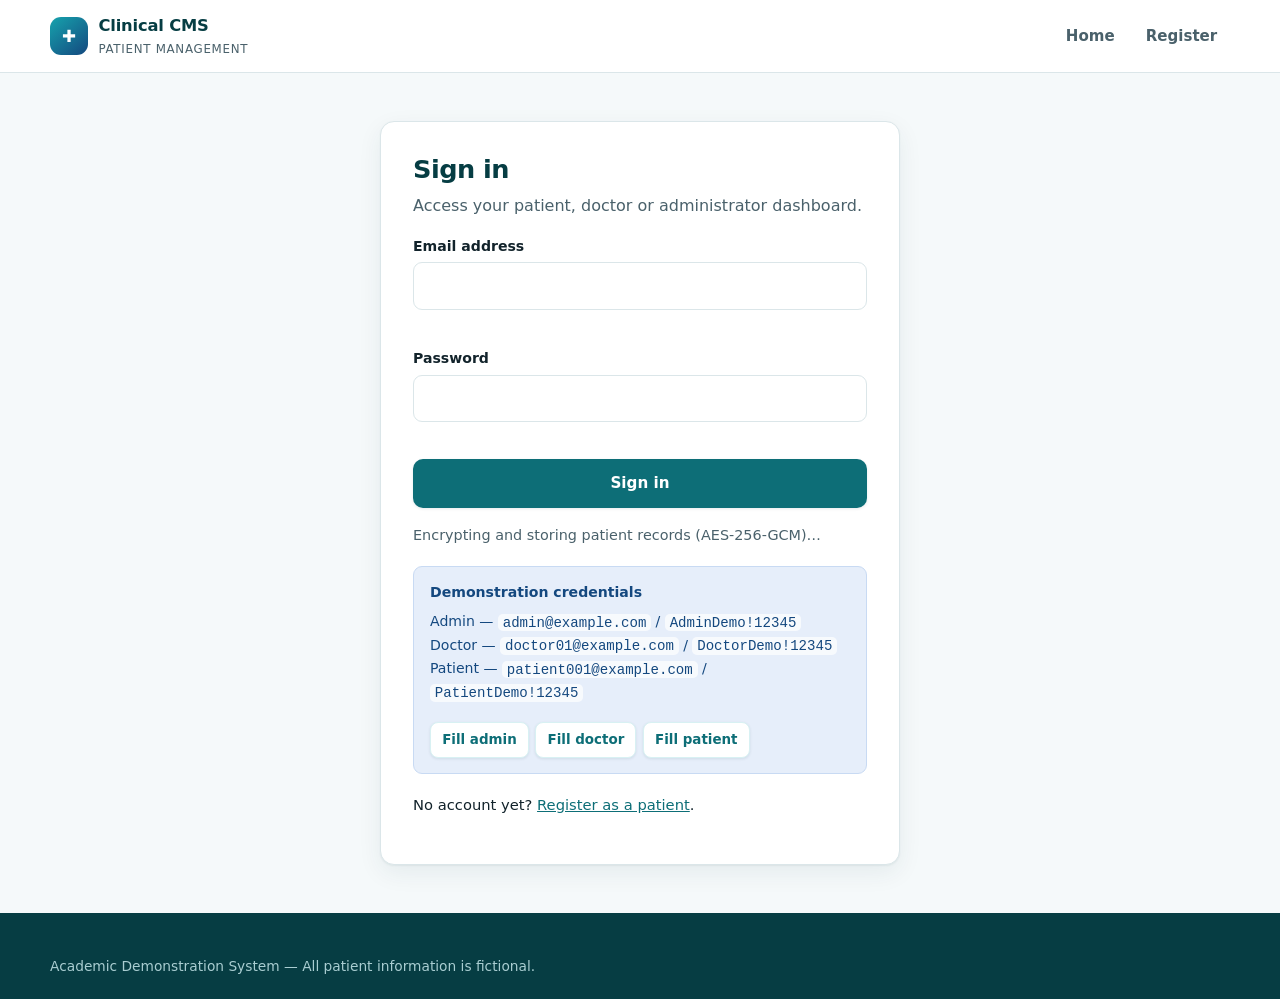
==== app/clinic-website/login.html @ bd40eee4 "Add final clinic website and status notes Co-Authored-By: Claude Opus 5.5 (1M context) <noreply@anth" ====
<!DOCTYPE html>
<html lang="en">
<head>
  <meta charset="utf-8" />
  <meta name="viewport" content="width=device-width, initial-scale=1" />
  <title>Sign in — Clinical Patient Management System</title>
  <meta name="description" content="Sign in to the clinical patient management demonstration portal as a patient, doctor or administrator." />
  <link rel="stylesheet" href="./css/style.css" />
  <link rel="stylesheet" href="./css/dashboard.css" />
  <link rel="stylesheet" href="./css/responsive.css" />
</head>
<body style="display:flex;flex-direction:column;min-height:100vh">
  <a class="skip-link" href="#main">Skip to main content</a>
  <header class="site-header">
    <div class="container">
      <a class="brand" href="index.html">
        <span class="brand-mark" aria-hidden="true">✚</span>
        <span class="brand-name">Clinical CMS<span class="brand-sub">Patient Management</span></span>
      </a>
      <nav class="main-nav" aria-label="Main navigation">
        <a href="index.html">Home</a>
        <a href="register.html">Register</a>
      </nav>
    </div>
  </header>

  <main id="main" class="container auth-wrap">
    <div class="auth-card">
      <h1 style="font-size:1.6rem">Sign in</h1>
      <p style="color:var(--ink-soft)">Access your patient, doctor or administrator dashboard.</p>

      <form id="login-form" class="form-grid" novalidate>
        <div class="field">
          <label for="email">Email address</label>
          <input id="email" name="email" type="email" autocomplete="username" required />
          <span class="error" role="alert"></span>
        </div>
        <div class="field">
          <label for="password">Password</label>
          <input id="password" name="password" type="password" autocomplete="current-password" required />
          <span class="error" role="alert"></span>
        </div>
        <button class="btn btn-primary btn-block" type="submit" id="submit">Sign in</button>
        <p id="form-status" style="margin:0;font-size:.9rem;color:var(--ink-soft)"></p>
      </form>

      <div class="demo-credentials">
        <strong>Demonstration credentials</strong>
        <div style="margin-top:.4rem">Admin — <code>admin@example.com</code> / <code>AdminDemo!12345</code></div>
        <div>Doctor — <code>doctor01@example.com</code> / <code>DoctorDemo!12345</code></div>
        <div>Patient — <code>patient001@example.com</code> / <code>PatientDemo!12345</code></div>
        <div style="display:flex;gap:.4rem;flex-wrap:wrap;margin-top:.6rem">
          <button class="btn btn-sm btn-secondary" type="button" data-fill="admin">Fill admin</button>
          <button class="btn btn-sm btn-secondary" type="button" data-fill="doctor">Fill doctor</button>
          <button class="btn btn-sm btn-secondary" type="button" data-fill="patient">Fill patient</button>
        </div>
      </div>

      <p style="margin-top:1.2rem;font-size:.92rem">No account yet? <a href="register.html">Register as a patient</a>.</p>
    </div>
  </main>

  <footer class="site-footer">
    <div class="container">
      <p class="disclaimer" style="margin:0;border:0;padding:0">Academic Demonstration System — All patient information is fictional.</p>
    </div>
  </footer>

  <div id="toast-region" role="status" aria-live="polite"></div>

  <script src="./js/security.js"></script>
  <script src="./js/database.js"></script>
  <script src="./js/encryption.js"></script>
  <script src="./js/validation.js"></script>
  <script src="./js/auth.js"></script>
  <script src="./js/seed.js"></script>
  <script src="./js/data.js"></script>
  <script src="./js/app.js"></script>
  <script>
    (async function initLogin() {
      CMS.flushFlash();
      const status = document.getElementById("form-status");
      const submit = document.getElementById("submit");
      const DEMO = {
        admin: ["admin@example.com", "AdminDemo!12345"],
        doctor: ["doctor01@example.com", "DoctorDemo!12345"],
        patient: ["patient001@example.com", "PatientDemo!12345"],
      };

      // Pre-fill from the landing page role buttons.
      const role = new URLSearchParams(location.search).get("role");
      if (DEMO[role]) document.getElementById("email").value = DEMO[role][0];

      document.querySelectorAll("[data-fill]").forEach((button) => {
        button.addEventListener("click", () => {
          const [email, password] = DEMO[button.dataset.fill];
          document.getElementById("email").value = email;
          document.getElementById("password").value = password;
        });
      });

      status.textContent = "Preparing the demonstration database…";
      submit.disabled = true;
      try {
        await CMS_Seed.ensureReady((message) => { status.textContent = message; });
        status.textContent = "";
      } catch (error) {
        console.error(error);
        status.textContent = "The local database could not be prepared. Please refresh the page.";
      }
      submit.disabled = false;

      document.getElementById("login-form").addEventListener("submit", async (event) => {
        event.preventDefault();
        const email = document.getElementById("email").value;
        const password = document.getElementById("password").value;

        const valid = CMS_Validate.apply({
          email: CMS_Validate.email(email),
          password: CMS_Validate.required(password, "Password"),
        });
        if (!valid) { CMS.toast("Please correct the highlighted fields.", "error"); return; }

        submit.disabled = true;
        status.textContent = "Verifying credentials…";
        try {
          const result = await CMS_Auth.login(email, password);
          if (!result.ok) {
            status.textContent = "";
            CMS.toast(result.message, "error");
            submit.disabled = false;
            return;
          }
          CMS.toast("Signed in successfully.", "success");
          window.location.href = result.redirect;
        } catch (error) {
          console.error(error);
          status.textContent = "";
          submit.disabled = false;
          CMS.toast("Something went wrong. Please try again.", "error");
        }
      });
    })();
  </script>
</body>
</html>
---- app/clinic-website/css/style.css ----
/* =========================================================
   Clinical Patient Management System — core stylesheet
   Academic demonstration project (HTML5 / CSS3 / Vanilla JS)
   ========================================================= */

:root {
  --teal-900: #063d43;
  --teal-700: #0d6e77;
  --teal-600: #11868f;
  --teal-500: #16a3ad;
  --teal-100: #d8f1f3;
  --teal-50:  #eefafb;
  --blue-700: #14487f;
  --blue-500: #2b6cb0;
  --ink:      #12232b;
  --ink-soft: #4a616b;
  --line:     #dbe6e9;
  --bg:       #f5f9fa;
  --white:    #ffffff;
  --ok:       #1a7f4b;
  --ok-bg:    #e3f6ec;
  --warn:     #9a6400;
  --warn-bg:  #fdf1d8;
  --danger:   #b3261e;
  --danger-bg:#fdeceb;
  --info:     #14487f;
  --info-bg:  #e6eefa;
  --radius:   14px;
  --radius-sm: 9px;
  --shadow:   0 1px 2px rgba(6, 61, 67, .06), 0 8px 24px rgba(6, 61, 67, .07);
  --shadow-sm:0 1px 3px rgba(6, 61, 67, .10);
  --font: "Segoe UI", system-ui, -apple-system, "Helvetica Neue", Arial, sans-serif;
}

* { box-sizing: border-box; }

html { scroll-behavior: smooth; }

body {
  margin: 0;
  font-family: var(--font);
  color: var(--ink);
  background: var(--bg);
  line-height: 1.6;
  -webkit-font-smoothing: antialiased;
}

h1, h2, h3, h4 { line-height: 1.22; margin: 0 0 .5rem; color: var(--teal-900); }
h1 { font-size: clamp(2rem, 4.2vw, 3.1rem); letter-spacing: -.02em; }
h2 { font-size: clamp(1.4rem, 2.6vw, 2rem); letter-spacing: -.01em; }
h3 { font-size: 1.15rem; }
p  { margin: 0 0 1rem; }
a  { color: var(--teal-700); }

.container { width: min(1180px, 100% - 2.5rem); margin-inline: auto; }

/* ---------- Skip link (accessibility) ---------- */
.skip-link {
  position: absolute; left: -9999px; top: 0; z-index: 999;
  background: var(--teal-900); color: #fff; padding: .7rem 1.1rem; border-radius: 0 0 8px 0;
}
.skip-link:focus { left: 0; }

:focus-visible { outline: 3px solid var(--teal-500); outline-offset: 2px; }

/* ---------- Site header ---------- */
.site-header {
  position: sticky; top: 0; z-index: 50;
  background: rgba(255, 255, 255, .94);
  backdrop-filter: blur(8px);
  border-bottom: 1px solid var(--line);
}
.site-header .container {
  display: flex; align-items: center; justify-content: space-between; gap: 1rem;
  min-height: 72px;
}
.brand { display: flex; align-items: center; gap: .65rem; text-decoration: none; color: var(--teal-900); }
.brand-mark {
  width: 38px; height: 38px; border-radius: 11px; flex: none;
  background: linear-gradient(140deg, var(--teal-500), var(--blue-700));
  display: grid; place-items: center; color: #fff; font-weight: 700; font-size: 1.05rem;
}
.brand-name { font-weight: 700; font-size: 1.02rem; letter-spacing: -.01em; }
.brand-sub { display: block; font-weight: 400; font-size: .74rem; color: var(--ink-soft); letter-spacing: .06em; text-transform: uppercase; }

.main-nav { display: flex; align-items: center; gap: .35rem; }
.main-nav a {
  padding: .5rem .8rem; border-radius: 8px; text-decoration: none;
  color: var(--ink-soft); font-weight: 600; font-size: .94rem;
}
.main-nav a:hover { background: var(--teal-50); color: var(--teal-700); }
.nav-toggle {
  display: none; background: none; border: 1px solid var(--line);
  border-radius: 9px; padding: .45rem .7rem; font-size: 1.1rem; cursor: pointer;
}

/* ---------- Buttons ---------- */
.btn {
  display: inline-flex; align-items: center; justify-content: center; gap: .45rem;
  padding: .7rem 1.25rem; border-radius: 10px; border: 1px solid transparent;
  font: inherit; font-weight: 600; font-size: .95rem; cursor: pointer;
  text-decoration: none; transition: transform .12s ease, background .15s ease, box-shadow .15s ease;
}
.btn:active { transform: translateY(1px); }
.btn-primary { background: var(--teal-700); color: #fff; box-shadow: var(--shadow-sm); }
.btn-primary:hover { background: var(--teal-600); }
.btn-secondary { background: var(--white); color: var(--teal-700); border-color: var(--teal-100); box-shadow: var(--shadow-sm); }
.btn-secondary:hover { background: var(--teal-50); }
.btn-ghost { background: transparent; color: var(--ink-soft); border-color: var(--line); }
.btn-ghost:hover { background: var(--white); color: var(--teal-700); }
.btn-danger { background: var(--danger); color: #fff; }
.btn-danger:hover { background: #8f1d17; }
.btn-sm { padding: .4rem .7rem; font-size: .84rem; border-radius: 8px; }
.btn-block { width: 100%; }

/* ---------- Hero ---------- */
.hero {
  background:
    radial-gradient(900px 420px at 88% -12%, var(--teal-100), transparent 62%),
    linear-gradient(180deg, #ffffff, var(--bg));
  padding: clamp(3rem, 7vw, 5.5rem) 0 clamp(2.5rem, 5vw, 4rem);
  border-bottom: 1px solid var(--line);
}
.hero-grid { display: grid; grid-template-columns: 1.15fr .85fr; gap: 3rem; align-items: center; }
.eyebrow {
  display: inline-flex; align-items: center; gap: .5rem;
  background: var(--white); border: 1px solid var(--teal-100); color: var(--teal-700);
  padding: .32rem .8rem; border-radius: 999px; font-size: .78rem; font-weight: 700;
  letter-spacing: .07em; text-transform: uppercase; margin-bottom: 1.1rem;
}
.hero p.lead { font-size: 1.12rem; color: var(--ink-soft); max-width: 46ch; }
.hero-actions { display: flex; flex-wrap: wrap; gap: .7rem; margin-top: 1.8rem; }

.hero-panel {
  background: var(--white); border: 1px solid var(--line); border-radius: var(--radius);
  box-shadow: var(--shadow); padding: 1.4rem;
}
.hero-panel h3 { font-size: .8rem; letter-spacing: .09em; text-transform: uppercase; color: var(--ink-soft); }
.mini-stats { display: grid; grid-template-columns: 1fr 1fr; gap: .8rem; margin-top: .9rem; }
.mini-stat { background: var(--teal-50); border-radius: var(--radius-sm); padding: .85rem; }
.mini-stat strong { display: block; font-size: 1.5rem; color: var(--teal-900); }
.mini-stat span { font-size: .8rem; color: var(--ink-soft); }

/* ---------- Sections ---------- */
.section { padding: clamp(2.8rem, 6vw, 4.5rem) 0; }
.section-alt { background: var(--white); border-block: 1px solid var(--line); }
.section-head { max-width: 62ch; margin-bottom: 2rem; }
.section-head p { color: var(--ink-soft); }

.grid-3 { display: grid; grid-template-columns: repeat(3, 1fr); gap: 1.1rem; }
.grid-2 { display: grid; grid-template-columns: repeat(2, 1fr); gap: 1.1rem; }

.card {
  background: var(--white); border: 1px solid var(--line); border-radius: var(--radius);
  padding: 1.35rem; box-shadow: var(--shadow-sm);
}
.card h3 { margin-bottom: .35rem; }
.card p { color: var(--ink-soft); margin: 0; font-size: .95rem; }
.card-icon {
  width: 42px; height: 42px; border-radius: 12px; display: grid; place-items: center;
  background: var(--teal-50); color: var(--teal-700); font-size: 1rem; font-weight: 700; letter-spacing: .02em; margin-bottom: .85rem;
}

.check-list { list-style: none; padding: 0; margin: 0; display: grid; gap: .6rem; }
.check-list li { display: flex; gap: .6rem; align-items: flex-start; color: var(--ink-soft); }
.check-list li::before { content: "✓"; color: var(--ok); font-weight: 700; }

/* ---------- Footer ---------- */
.site-footer { background: var(--teal-900); color: #cfe6e8; padding: 2.6rem 0 1.6rem; margin-top: auto; }
.site-footer a { color: #9fdbe0; }
.footer-grid { display: grid; grid-template-columns: 1.6fr 1fr 1fr; gap: 2rem; }
.site-footer h4 { color: #fff; font-size: .82rem; letter-spacing: .09em; text-transform: uppercase; }
.site-footer ul { list-style: none; padding: 0; margin: 0; display: grid; gap: .4rem; font-size: .92rem; }
.disclaimer {
  margin-top: 2rem; padding-top: 1.1rem; border-top: 1px solid rgba(255, 255, 255, .15);
  font-size: .86rem; color: #a9cdd1;
}

/* ---------- Forms / auth ---------- */
.auth-wrap { display: grid; place-items: center; padding: 3rem 0; }
.auth-card {
  width: min(520px, 100%); background: var(--white); border: 1px solid var(--line);
  border-radius: var(--radius); box-shadow: var(--shadow); padding: 2rem;
}
.form-grid { display: grid; gap: 1rem; }
.form-grid.two { grid-template-columns: 1fr 1fr; }
.field { display: grid; gap: .32rem; }
.field label { font-weight: 600; font-size: .88rem; color: var(--ink); }
.field input, .field select, .field textarea {
  font: inherit; padding: .62rem .75rem; border: 1px solid var(--line);
  border-radius: var(--radius-sm); background: var(--white); color: var(--ink); width: 100%;
}
.field textarea { min-height: 96px; resize: vertical; }
.field input:focus, .field select:focus, .field textarea:focus { border-color: var(--teal-500); outline: none; box-shadow: 0 0 0 3px var(--teal-100); }
.field .hint { font-size: .8rem; color: var(--ink-soft); }
.field .error { font-size: .82rem; color: var(--danger); min-height: 1rem; }
.field.invalid input, .field.invalid select, .field.invalid textarea { border-color: var(--danger); }

.demo-credentials {
  background: var(--info-bg); border: 1px solid #c8daf3; border-radius: var(--radius-sm);
  padding: .9rem 1rem; font-size: .88rem; color: var(--info); margin-top: 1.2rem;
}
.demo-credentials code { background: rgba(255, 255, 255, .7); padding: .05rem .3rem; border-radius: 5px; }
.demo-credentials button { margin-top: .5rem; }

/* ---------- Toast notifications ---------- */
#toast-region {
  position: fixed; right: 1rem; bottom: 1rem; z-index: 200;
  display: grid; gap: .55rem; width: min(360px, calc(100% - 2rem));
}
.toast {
  background: var(--white); border-left: 5px solid var(--teal-600); border-radius: 10px;
  box-shadow: var(--shadow); padding: .75rem .9rem; font-size: .92rem;
  animation: toast-in .22s ease-out;
}
.toast.success { border-left-color: var(--ok); }
.toast.error   { border-left-color: var(--danger); }
.toast.warn    { border-left-color: var(--warn); }
@keyframes toast-in { from { opacity: 0; transform: translateY(8px); } to { opacity: 1; transform: none; } }

/* ---------- Badges ---------- */
.badge {
  display: inline-block; padding: .18rem .6rem; border-radius: 999px;
  font-size: .76rem; font-weight: 700; letter-spacing: .02em; white-space: nowrap;
}
.badge-requested { background: var(--warn-bg); color: var(--warn); }
.badge-confirmed { background: var(--info-bg); color: var(--info); }
.badge-approved  { background: var(--info-bg); color: var(--info); }
.badge-active    { background: var(--teal-100); color: var(--teal-700); }
.badge-completed { background: var(--ok-bg); color: var(--ok); }
.badge-cancelled,
.badge-rejected  { background: var(--danger-bg); color: var(--danger); }

/* ---------- ER diagram ---------- */
.er-board { display: grid; grid-template-columns: repeat(auto-fit, minmax(250px, 1fr)); gap: 1.1rem; }
.er-table { background: var(--white); border: 1px solid var(--line); border-radius: var(--radius); overflow: hidden; box-shadow: var(--shadow-sm); }
.er-table header { background: var(--teal-700); color: #fff; padding: .6rem .9rem; font-weight: 700; font-size: .95rem; }
.er-table ul { list-style: none; margin: 0; padding: .5rem .9rem .8rem; font-size: .88rem; }
.er-table li { display: flex; justify-content: space-between; gap: .8rem; padding: .22rem 0; border-bottom: 1px dashed #eef3f4; }
.er-table li:last-child { border-bottom: 0; }
.key { font-size: .7rem; font-weight: 700; padding: .05rem .4rem; border-radius: 5px; }
.key-pk { background: #fdf1d8; color: var(--warn); }
.key-fk { background: var(--info-bg); color: var(--info); }
.er-legend { display: flex; flex-wrap: wrap; gap: 1rem; margin-bottom: 1.4rem; font-size: .88rem; color: var(--ink-soft); }

/* ---------- Docs / rubric ---------- */
.doc-page { padding: 2.5rem 0 4rem; }
.doc-page section { margin-bottom: 2.2rem; }
.rubric-table td .badge { font-size: .74rem; }
.note {
  background: var(--warn-bg); border: 1px solid #f0dcaf; color: #6d4700;
  border-radius: var(--radius-sm); padding: 1rem 1.15rem;
}
---- app/clinic-website/css/dashboard.css ----
/* =========================================================
   Dashboard shell: sidebar, stat cards, tables, modals
   ========================================================= */

.app-shell { display: grid; grid-template-columns: 258px 1fr; min-height: 100vh; }

/* ---------- Sidebar ---------- */
.sidebar {
  background: var(--teal-900); color: #cfe6e8; padding: 1.2rem 1rem;
  display: flex; flex-direction: column; gap: 1.2rem; position: sticky; top: 0; height: 100vh;
}
.sidebar .brand { color: #fff; }
.sidebar .brand-sub { color: #8fc4c9; }
.side-nav { display: grid; gap: .18rem; }
.side-nav a {
  display: flex; align-items: center; gap: .6rem; padding: .58rem .7rem; border-radius: 9px;
  color: #cfe6e8; text-decoration: none; font-size: .93rem; font-weight: 600;
}
.side-nav a:hover { background: rgba(255, 255, 255, .09); color: #fff; }
.side-nav a.active { background: var(--teal-600); color: #fff; }
.side-nav .nav-icon { width: 1.2rem; text-align: center; }
.sidebar-foot { margin-top: auto; font-size: .78rem; color: #8fc4c9; }
.role-pill {
  display: inline-block; background: rgba(255, 255, 255, .12); color: #fff;
  padding: .2rem .6rem; border-radius: 999px; font-size: .72rem;
  font-weight: 700; letter-spacing: .08em; text-transform: uppercase;
}

/* ---------- Topbar + content ---------- */
.app-main { display: flex; flex-direction: column; min-width: 0; }
.topbar {
  background: var(--white); border-bottom: 1px solid var(--line);
  padding: .9rem 1.6rem; display: flex; align-items: center; justify-content: space-between; gap: 1rem;
  position: sticky; top: 0; z-index: 20;
}
.topbar h1 { font-size: 1.28rem; margin: 0; }
.topbar .who { font-size: .85rem; color: var(--ink-soft); }
.topbar-actions { display: flex; align-items: center; gap: .6rem; }
.sidebar-toggle { display: none; }

.content { padding: 1.6rem; display: grid; gap: 1.4rem; align-content: start; }

/* ---------- Stat cards ---------- */
.stat-grid { display: grid; grid-template-columns: repeat(4, 1fr); gap: 1rem; }
.stat-card {
  background: var(--white); border: 1px solid var(--line); border-radius: var(--radius);
  padding: 1.1rem 1.2rem; box-shadow: var(--shadow-sm); position: relative; overflow: hidden;
}
.stat-card::after {
  content: ""; position: absolute; inset: 0 auto 0 0; width: 4px;
  background: linear-gradient(var(--teal-500), var(--blue-700));
}
.stat-card .label { font-size: .78rem; letter-spacing: .08em; text-transform: uppercase; color: var(--ink-soft); }
.stat-card .value { font-size: 2rem; font-weight: 700; color: var(--teal-900); line-height: 1.15; }
.stat-card .sub { font-size: .82rem; color: var(--ink-soft); }

/* ---------- Panels ---------- */
.panel { background: var(--white); border: 1px solid var(--line); border-radius: var(--radius); box-shadow: var(--shadow-sm); }
.panel-head {
  display: flex; align-items: center; justify-content: space-between; gap: 1rem; flex-wrap: wrap;
  padding: 1rem 1.2rem; border-bottom: 1px solid var(--line);
}
.panel-head h2 { font-size: 1.05rem; margin: 0; }
.panel-body { padding: 1.2rem; }
.panel-body.tight { padding: 0; }
.toolbar { display: flex; flex-wrap: wrap; gap: .6rem; align-items: center; }
.toolbar input[type="search"], .toolbar select, .toolbar input[type="date"] {
  font: inherit; padding: .48rem .7rem; border: 1px solid var(--line);
  border-radius: var(--radius-sm); background: var(--white); min-width: 190px;
}

/* ---------- Tables ---------- */
.table-wrap { overflow-x: auto; }
table.data { width: 100%; border-collapse: collapse; font-size: .92rem; }
table.data th, table.data td { padding: .72rem .9rem; text-align: left; border-bottom: 1px solid var(--line); vertical-align: middle; }
table.data thead th {
  background: var(--teal-50); color: var(--teal-900); font-size: .76rem;
  letter-spacing: .07em; text-transform: uppercase; position: sticky; top: 0;
}
table.data tbody tr:hover { background: #f8fcfc; }
table.data td .btn { margin-right: .3rem; }
.empty-row td { text-align: center; color: var(--ink-soft); padding: 2rem; }
.pager { display: flex; align-items: center; justify-content: space-between; gap: 1rem; padding: .8rem 1.2rem; border-top: 1px solid var(--line); font-size: .87rem; color: var(--ink-soft); flex-wrap: wrap; }

/* ---------- Timeline ---------- */
.timeline { display: grid; gap: .9rem; position: relative; }
.timeline-item {
  background: var(--white); border: 1px solid var(--line); border-left: 4px solid var(--teal-500);
  border-radius: var(--radius-sm); padding: .95rem 1.1rem;
}
.timeline-item .meta { font-size: .8rem; color: var(--ink-soft); display: flex; gap: .8rem; flex-wrap: wrap; }
.timeline-item h4 { margin: .25rem 0 .35rem; font-size: 1rem; }
.timeline-item p { margin: 0 0 .3rem; font-size: .92rem; color: var(--ink-soft); }

/* ---------- Modal ---------- */
.modal-backdrop {
  position: fixed; inset: 0; background: rgba(6, 35, 40, .5); z-index: 150;
  display: grid; place-items: center; padding: 1rem; overflow-y: auto;
}
.modal-backdrop[hidden] { display: none; }
.modal {
  background: var(--white); border-radius: var(--radius); width: min(680px, 100%);
  box-shadow: 0 20px 60px rgba(0, 0, 0, .28); max-height: 90vh; display: flex; flex-direction: column;
}
.modal header { padding: 1.1rem 1.3rem; border-bottom: 1px solid var(--line); display: flex; justify-content: space-between; align-items: center; }
.modal header h2 { margin: 0; font-size: 1.1rem; }
.modal .modal-body { padding: 1.3rem; overflow-y: auto; }
.modal footer { padding: 1rem 1.3rem; border-top: 1px solid var(--line); display: flex; justify-content: flex-end; gap: .6rem; }
.icon-btn { background: none; border: 0; font-size: 1.3rem; line-height: 1; cursor: pointer; color: var(--ink-soft); }

/* ---------- Misc ---------- */
.kv { display: grid; grid-template-columns: 170px 1fr; gap: .45rem 1rem; font-size: .93rem; }
.kv dt { color: var(--ink-soft); font-weight: 600; }
.kv dd { margin: 0; }
.security-list { list-style: none; padding: 0; margin: 0; display: grid; gap: .55rem; }
.security-list li { display: flex; gap: .6rem; align-items: center; background: var(--ok-bg); color: #10603a; padding: .6rem .8rem; border-radius: var(--radius-sm); font-size: .92rem; }
.encrypted-peek { font-family: "Consolas", "SF Mono", monospace; font-size: .78rem; word-break: break-all; color: var(--ink-soft); background: #f2f7f8; padding: .6rem .7rem; border-radius: 8px; max-height: 120px; overflow: auto; }
.split { display: grid; grid-template-columns: 1.4fr 1fr; gap: 1.4rem; align-items: start; }
---- app/clinic-website/css/responsive.css ----
/* =========================================================
   Responsive rules — desktop, tablet and mobile
   ========================================================= */

@media (max-width: 1100px) {
  .stat-grid { grid-template-columns: repeat(2, 1fr); }
  .split { grid-template-columns: 1fr; }
}

@media (max-width: 960px) {
  .hero-grid { grid-template-columns: 1fr; }
  .grid-3 { grid-template-columns: repeat(2, 1fr); }
  .footer-grid { grid-template-columns: 1fr 1fr; }

  /* Collapsible dashboard sidebar */
  .app-shell { grid-template-columns: 1fr; }
  .sidebar {
    position: fixed; inset: 0 auto 0 0; width: 258px; transform: translateX(-100%);
    transition: transform .22s ease; z-index: 120; height: 100vh;
  }
  .sidebar.open { transform: none; box-shadow: 0 0 60px rgba(0, 0, 0, .35); }
  .sidebar-toggle { display: inline-flex; }
  .scrim { position: fixed; inset: 0; background: rgba(6, 35, 40, .45); z-index: 110; }
  .scrim[hidden] { display: none; }
}

@media (max-width: 720px) {
  .main-nav {
    display: none; position: absolute; top: 72px; left: 0; right: 0;
    background: var(--white); border-bottom: 1px solid var(--line);
    flex-direction: column; align-items: stretch; padding: .6rem 1rem 1rem; gap: .2rem;
  }
  .main-nav.open { display: flex; }
  .main-nav a { padding: .7rem .8rem; }
  .nav-toggle { display: inline-flex; }

  .grid-3, .grid-2, .form-grid.two { grid-template-columns: 1fr; }
  .stat-grid { grid-template-columns: 1fr 1fr; }
  .footer-grid { grid-template-columns: 1fr; }
  .hero-actions .btn { flex: 1 1 100%; }
  .content { padding: 1rem; }
  .topbar { padding: .8rem 1rem; }
  .kv { grid-template-columns: 1fr; }
  .kv dt { margin-top: .4rem; }

  /* Stacked "card" tables on small screens */
  table.responsive-cards thead { display: none; }
  table.responsive-cards, table.responsive-cards tbody, table.responsive-cards tr, table.responsive-cards td { display: block; width: 100%; }
  table.responsive-cards tr {
    border: 1px solid var(--line); border-radius: var(--radius-sm);
    margin: .7rem; padding: .3rem .2rem; background: var(--white);
  }
  table.responsive-cards td { border: 0; display: flex; justify-content: space-between; gap: 1rem; padding: .4rem .8rem; }
  table.responsive-cards td::before {
    content: attr(data-label); font-weight: 700; font-size: .74rem;
    letter-spacing: .06em; text-transform: uppercase; color: var(--ink-soft); flex: none;
  }
}

@media (max-width: 460px) {
  .stat-grid { grid-template-columns: 1fr; }
  .toolbar input[type="search"], .toolbar select { min-width: 0; width: 100%; }
  .toolbar { width: 100%; }
}

@media print {
  .sidebar, .topbar, .site-header, .toolbar, #toast-region { display: none !important; }
  .app-shell { grid-template-columns: 1fr; }
}
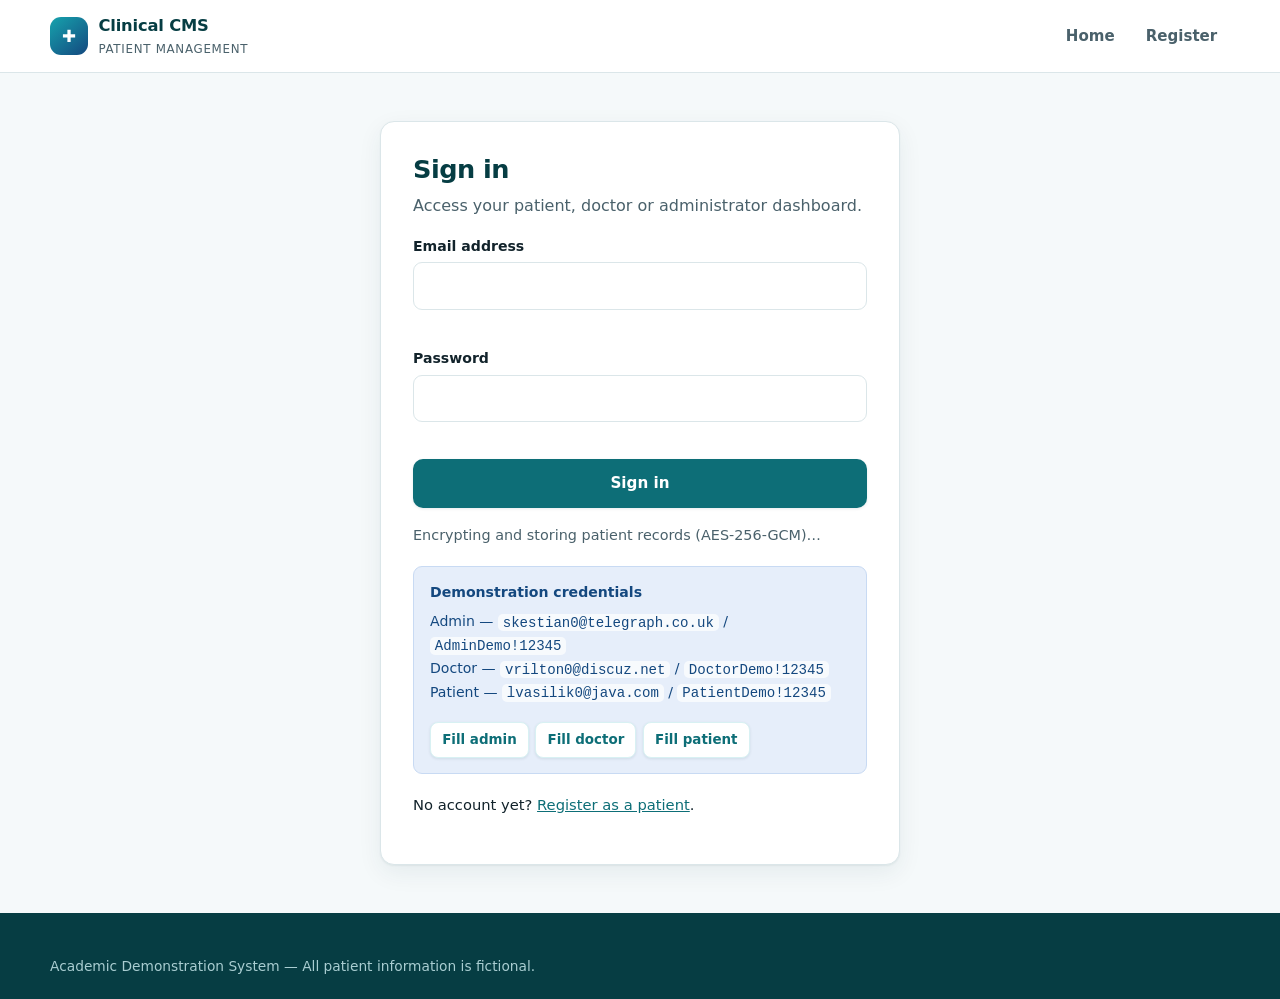
==== commit f711d14c: "Load doctors, patients, admins and medicines from the course JSON - seed.js fetches the four course " ====
--- a/app/clinic-website/login.html
+++ b/app/clinic-website/login.html
@@ -46,9 +46,9 @@
 
       <div class="demo-credentials">
         <strong>Demonstration credentials</strong>
-        <div style="margin-top:.4rem">Admin — <code>admin@example.com</code> / <code>AdminDemo!12345</code></div>
-        <div>Doctor — <code>doctor01@example.com</code> / <code>DoctorDemo!12345</code></div>
-        <div>Patient — <code>patient001@example.com</code> / <code>PatientDemo!12345</code></div>
+        <div style="margin-top:.4rem">Admin — <code>skestian0@telegraph.co.uk</code> / <code>AdminDemo!12345</code></div>
+        <div>Doctor — <code>vrilton0@discuz.net</code> / <code>DoctorDemo!12345</code></div>
+        <div>Patient — <code>lvasilik0@java.com</code> / <code>PatientDemo!12345</code></div>
         <div style="display:flex;gap:.4rem;flex-wrap:wrap;margin-top:.6rem">
           <button class="btn btn-sm btn-secondary" type="button" data-fill="admin">Fill admin</button>
           <button class="btn btn-sm btn-secondary" type="button" data-fill="doctor">Fill doctor</button>
@@ -82,9 +82,9 @@
       const status = document.getElementById("form-status");
       const submit = document.getElementById("submit");
       const DEMO = {
-        admin: ["admin@example.com", "AdminDemo!12345"],
-        doctor: ["doctor01@example.com", "DoctorDemo!12345"],
-        patient: ["patient001@example.com", "PatientDemo!12345"],
+        admin: ["skestian0@telegraph.co.uk", "AdminDemo!12345"],
+        doctor: ["vrilton0@discuz.net", "DoctorDemo!12345"],
+        patient: ["lvasilik0@java.com", "PatientDemo!12345"],
       };
 
       // Pre-fill from the landing page role buttons.
